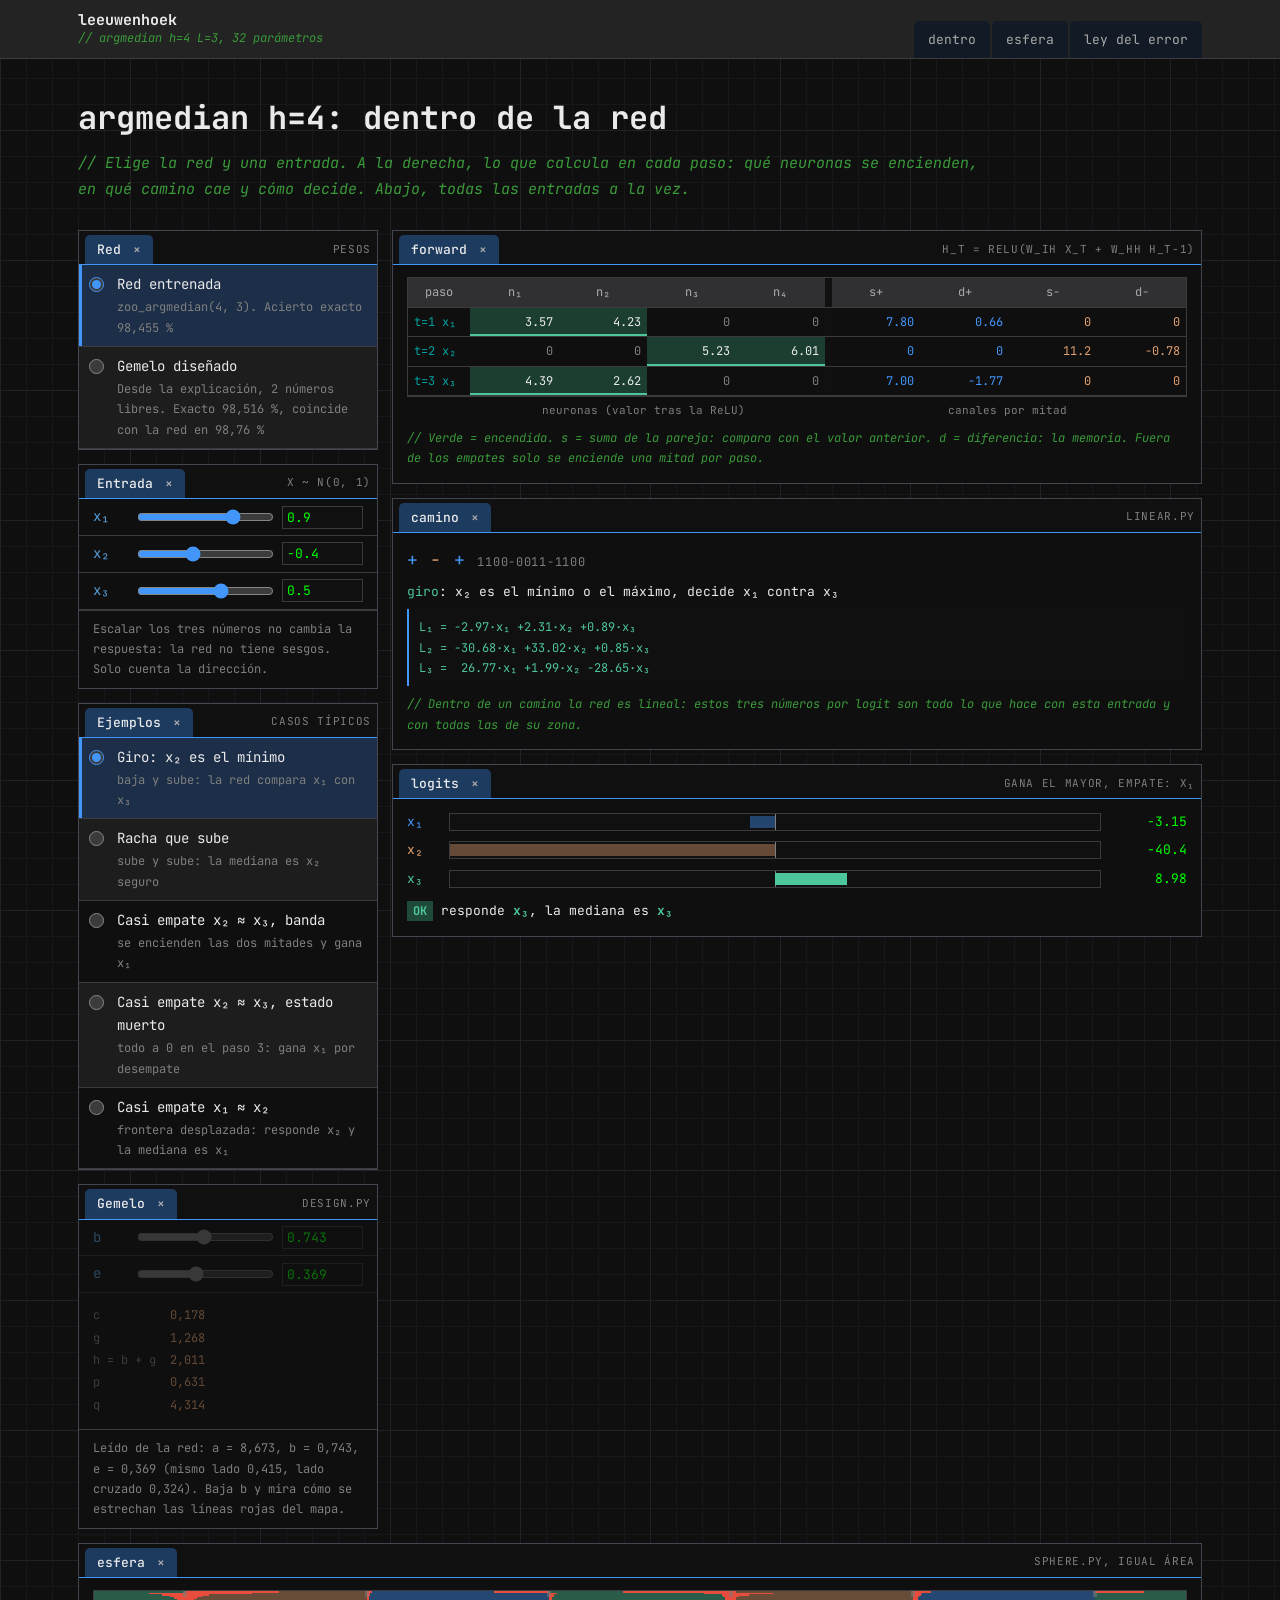
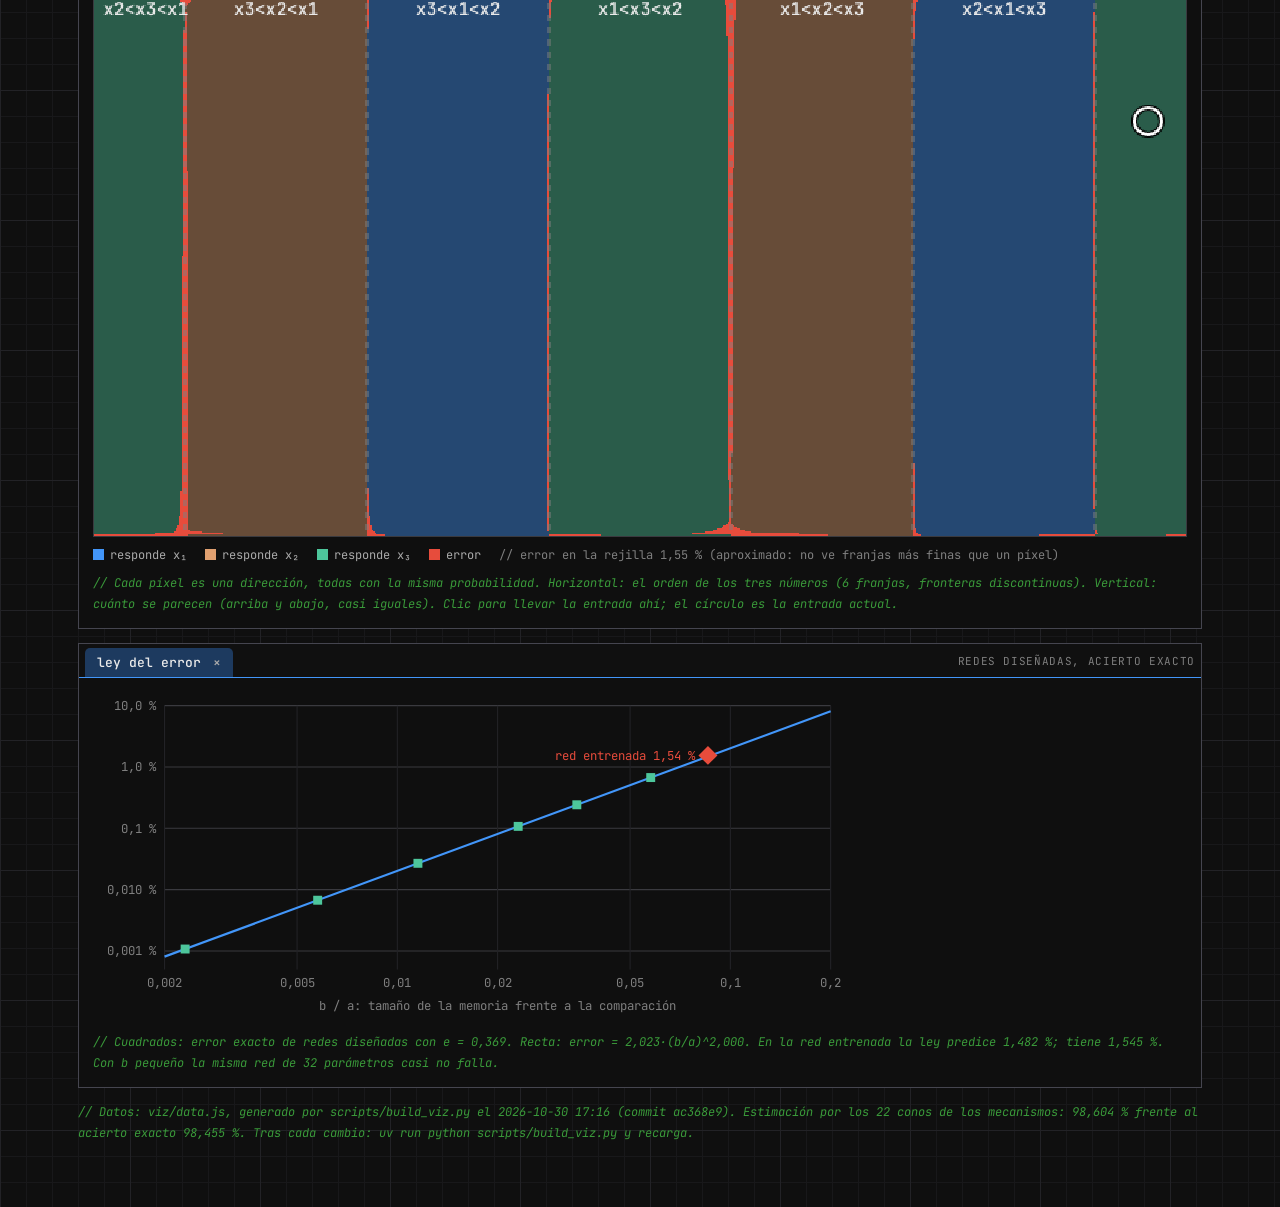
==== viz/index.html @ a4c2c6c4 "feat: local ImHex-style page to look inside argmedian h=4 Replaces the hosted page with a local one " ====
<!doctype html>
<html lang="es">
<head>
  <meta charset="utf-8">
  <meta name="viewport" content="width=device-width, initial-scale=1">
  <title>Leeuwenhoek: argmedian h=4</title>
  <link rel="preconnect" href="https://fonts.googleapis.com">
  <link rel="preconnect" href="https://fonts.gstatic.com" crossorigin>
  <link rel="stylesheet" href="https://fonts.googleapis.com/css2?family=JetBrains+Mono:ital,wght@0,400..800;1,400..800&display=swap">
  <link rel="stylesheet" href="style.css">
</head>
<body>
  <header class="site-header">
    <div class="wrap">
      <span class="site-title"><span class="site-name">leeuwenhoek</span><span class="site-subject">// argmedian h=4 L=3, 32 parámetros</span></span>
      <nav class="site-nav" aria-label="Secciones">
        <a href="#dentro">dentro</a><a href="#esfera">esfera</a><a href="#ley">ley del error</a>
      </nav>
    </div>
  </header>

  <main class="page-content">
    <div class="wrap">
      <h1 class="page-title">argmedian h=4: dentro de la red</h1>
      <p class="code-comment">// Elige la red y una entrada. A la derecha, lo que calcula en cada paso: qué neuronas se encienden, en qué camino cae y cómo decide. Abajo, todas las entradas a la vez.</p>

      <div class="grid" id="dentro">
        <div class="col">
          <section class="panel">
            <p class="tabbar"><span class="tab">Red</span><span class="tabbar-note">pesos</span></p>
            <fieldset id="nets"><legend class="sr">Red</legend></fieldset>
          </section>
          <section class="panel">
            <p class="tabbar"><span class="tab">Entrada</span><span class="tabbar-note">x ~ N(0, 1)</span></p>
            <div class="slider"><label for="x1">x₁</label><input id="x1" type="range" min="-2" max="2" step="0.001"><input id="x1n" type="number" step="0.001" aria-label="x1"></div>
            <div class="slider"><label for="x2">x₂</label><input id="x2" type="range" min="-2" max="2" step="0.001"><input id="x2n" type="number" step="0.001" aria-label="x2"></div>
            <div class="slider"><label for="x3">x₃</label><input id="x3" type="range" min="-2" max="2" step="0.001"><input id="x3n" type="number" step="0.001" aria-label="x3"></div>
            <p class="hint">Escalar los tres números no cambia la respuesta: la red no tiene sesgos. Solo cuenta la dirección.</p>
          </section>
          <section class="panel">
            <p class="tabbar"><span class="tab">Ejemplos</span><span class="tabbar-note">casos típicos</span></p>
            <fieldset id="examples"><legend class="sr">Ejemplos</legend></fieldset>
          </section>
          <section class="panel" id="designPanel" aria-disabled="true">
            <p class="tabbar"><span class="tab">Gemelo</span><span class="tabbar-note">design.py</span></p>
            <div class="slider"><label for="b">b</label><input id="b" type="range" min="0.02" max="1.5" step="0.001"><input id="bn" type="number" step="0.001" aria-label="b"></div>
            <div class="slider"><label for="e">e</label><input id="e" type="range" min="0.2" max="0.6" step="0.001"><input id="en" type="number" step="0.001" aria-label="e"></div>
            <div class="body"><dl class="kv" id="derived"></dl></div>
            <p class="hint" id="readoff"></p>
          </section>
        </div>

        <div class="col">
          <section class="panel">
            <p class="tabbar"><span class="tab">forward</span><span class="tabbar-note">h_t = relu(w_ih x_t + W_hh h_t-1)</span></p>
            <div class="body">
              <div class="hx" id="hx"></div>
              <div class="hx-sub"><span></span><span>neuronas (valor tras la ReLU)</span><span>canales por mitad</span></div>
              <p class="note" style="margin-top:8px">// Verde = encendida. s = suma de la pareja: compara con el valor anterior. d = diferencia: la memoria. Fuera de los empates solo se enciende una mitad por paso.</p>
            </div>
          </section>
          <section class="panel">
            <p class="tabbar"><span class="tab">camino</span><span class="tabbar-note">linear.py</span></p>
            <div class="body" id="path"></div>
          </section>
          <section class="panel">
            <p class="tabbar"><span class="tab">logits</span><span class="tabbar-note">gana el mayor, empate: x₁</span></p>
            <div class="body" id="logits"></div>
          </section>
        </div>
      </div>

      <div class="wide">
        <section class="panel" id="esfera">
          <p class="tabbar"><span class="tab">esfera</span><span class="tabbar-note">sphere.py, igual área</span></p>
          <div class="body">
            <canvas id="map" width="720" height="360" aria-label="Respuesta de la red para cada dirección de entrada"></canvas>
            <div class="legend">
              <span><i class="sw x1"></i>responde x₁</span><span><i class="sw x2"></i>responde x₂</span><span><i class="sw x3"></i>responde x₃</span><span><i class="sw bad"></i>error</span>
              <span id="mapErr" class="dim"></span>
            </div>
            <p class="note" style="margin-top:8px">// Cada píxel es una dirección, todas con la misma probabilidad. Horizontal: el orden de los tres números (6 franjas, fronteras discontinuas). Vertical: cuánto se parecen (arriba y abajo, casi iguales). Clic para llevar la entrada ahí; el círculo es la entrada actual.</p>
          </div>
        </section>
        <section class="panel" id="ley">
          <p class="tabbar"><span class="tab">ley del error</span><span class="tabbar-note">redes diseñadas, acierto exacto</span></p>
          <div class="body">
            <svg id="law" viewBox="0 0 680 300" width="100%" style="max-width:760px" role="img" aria-label="Error frente a b/a en escala logarítmica"></svg>
            <p class="note" id="lawNote"></p>
          </div>
        </section>
      </div>

      <p class="demo-foot" id="foot"></p>
    </div>
  </main>

  <script src="data.js"></script>
  <script src="model.js"></script>
  <script src="app.js"></script>
</body>
</html>
---- viz/style.css ----
/* ImHex theme, copied from xabier.me (~/IdeaProjects/xabier-blog/public/styles.css,
   2026-10-27) so these pages look like the blog's interactive demos.
   Only the pieces the local pages use; page-specific rules at the end. */

:root {
  --bg: #0f0f0f; --bar: #232323; --panel: #101010; --popup: #141414;
  --text: #eaeaea; --text-2: #aaaaaa; --text-3: #7f7f7f;
  --border: #3a3a3f; --border-strong: #4f4f59; --window-border: #45454f;
  --table-head: #303033; --row-alt: #ffffff0f;
  --accent: #4296f9; --tab: #1d3a5f; --tab-idle: #111a25; --button: #234570; --button-active: #0f87f9;
  --frame: #1c2e48; --header-hover: #1d3d63; --selection: #2060a080;
  --comment: #3a9a3a; --keyword: #569cd6; --number: #00ff00; --string: #e07070; --char: #e0a070;
  --preproc: #808060; --known: #4dc69b; --line-no: #00a0a0; --error: #e74c3c;
  --grid: #18181a; --grid-major: #222226;
  --font: "JetBrains Mono", ui-monospace, Menlo, monospace;
  --wrap: 1180px; --gutter: 28px;
  /* the three answers, one colour each everywhere on the page */
  --x1: #4296f9; --x2: #e0a070; --x3: #4dc69b;
}

* { margin: 0; padding: 0; box-sizing: border-box; }
html { color-scheme: dark; -webkit-text-size-adjust: 100%; scrollbar-color: #4f4f4f #050505; }
body {
  font-family: var(--font); font-size: 15px; line-height: 1.7; color: var(--text); background-color: var(--bg);
  background-image:
    linear-gradient(var(--grid-major) 1px, transparent 1px), linear-gradient(90deg, var(--grid-major) 1px, transparent 1px),
    linear-gradient(var(--grid) 1px, transparent 1px), linear-gradient(90deg, var(--grid) 1px, transparent 1px);
  background-size: 130px 130px, 130px 130px, 26px 26px, 26px 26px;
  -webkit-font-smoothing: antialiased; font-variant-ligatures: none;
}
::selection { background: var(--selection); color: var(--text); }
a { color: var(--accent); text-decoration: none; }
a:hover { text-decoration: underline; text-underline-offset: 3px; }
:focus-visible { outline: 1px solid var(--accent); outline-offset: 2px; }
.wrap { max-width: var(--wrap); padding: 0 var(--gutter); margin: 0 auto; }

/* menu bar, nav as dock tabs */
.site-header { background: var(--bar); border-bottom: 1px solid var(--border); }
.site-header .wrap { display: flex; align-items: flex-end; justify-content: space-between; gap: 24px; min-height: 58px; }
.site-title { display: flex; flex-direction: column; line-height: 1.3; padding: 10px 0; color: var(--text); align-self: center; }
.site-name { font-weight: 700; font-size: 15px; }
.site-subject { font-size: 12px; color: var(--comment); font-style: italic; }
.site-nav { display: flex; flex-wrap: wrap; gap: 2px; }
.site-nav a { color: var(--text-2); font-size: 13px; padding: 7px 14px; min-height: 34px; border-radius: 5px 5px 0 0; background: var(--tab-idle); border-top: 1px solid transparent; }
.site-nav a:hover { background: var(--header-hover); color: var(--text); text-decoration: none; }

.page-content { padding: 40px 0 64px; }
.page-title { font-size: 32px; line-height: 1.2; margin: 0 0 14px; }
.code-comment { color: var(--comment); font-style: italic; font-size: 15px; margin: 0 0 28px; max-width: 900px; }

/* docked ImHex windows with a tab bar */
.panel { border: 1px solid var(--window-border); background: var(--bg); min-width: 0; }
.tabbar { display: flex; align-items: flex-end; justify-content: space-between; gap: 12px; padding: 4px 6px 0; background: var(--panel); border-bottom: 1px solid var(--accent); min-height: 34px; }
.tab { display: inline-flex; align-items: center; gap: 8px; padding: 4px 12px 3px; background: var(--tab); border-radius: 5px 5px 0 0; font-size: 13px; font-weight: 500; color: var(--text); }
.tab::after { content: "×"; color: var(--text-2); margin-left: 4px; }
.tabbar-note { font-size: 11px; letter-spacing: 0.06em; text-transform: uppercase; color: var(--text-3); padding-bottom: 6px; overflow-wrap: anywhere; text-align: right; }

/* radio rows, as in the LinceReservations demo */
fieldset { border: 0; }
.sr { position: absolute; width: 1px; height: 1px; overflow: hidden; clip: rect(0 0 0 0); }
.opt { display: grid; grid-template-columns: 18px 1fr; gap: 10px; align-items: start; min-height: 44px; padding: 8px 10px; border-bottom: 1px solid var(--border); cursor: pointer; }
.opt:nth-child(odd) { background: var(--row-alt); }
.opt:hover { background: var(--header-hover); }
.opt input { accent-color: var(--accent); margin-top: 4px; width: 15px; height: 15px; }
.opt:has(input:checked) { background: var(--frame); box-shadow: inset 3px 0 0 var(--accent); }
.opt-t { display: block; font-size: 14px; }
.opt-d { display: block; font-size: 12px; color: var(--text-3); overflow-wrap: anywhere; }
.hint { font-size: 12px; color: var(--text-3); padding: 8px 14px; border-top: 1px solid var(--border); }
.note { font-size: 12px; color: var(--comment); font-style: italic; }
.demo-foot { margin-top: 14px; font-size: 12px; color: var(--comment); font-style: italic; }
.tag { display: inline-block; padding: 0 6px; margin-right: 8px; font-weight: 700; font-size: 12px; }
.tag.ok { background: #1f4a3a; color: var(--known); } .tag.err { background: #4a1f1f; color: var(--error); }
.ok { color: var(--known); } .err { color: var(--error); } .dim { color: var(--text-3); }
.kw { color: var(--keyword); } .num { color: var(--number); } .chr { color: var(--char); } .lno { color: var(--line-no); }

/* ---------- this page ---------- */
.grid { display: grid; gap: 14px; grid-template-columns: minmax(0, 300px) minmax(0, 1fr); }
.col { display: grid; gap: 14px; align-content: start; min-width: 0; }
.wide { display: grid; gap: 14px; margin-top: 14px; }
.body { padding: 12px 14px 14px; font-size: 13px; }

.slider { display: grid; grid-template-columns: 2.4em minmax(0, 1fr) 5.4em; gap: 8px; align-items: center; padding: 6px 14px; border-bottom: 1px solid var(--border); }
.slider label { color: var(--keyword); font-size: 14px; }
input[type=range] { width: 100%; accent-color: var(--accent); }
input[type=number] { width: 100%; font: 13px var(--font); color: var(--number); background: var(--panel); border: 1px solid var(--border); padding: 2px 4px; }
.panel[aria-disabled="true"] .body, .panel[aria-disabled="true"] .slider { opacity: 0.4; }

.kv { display: grid; grid-template-columns: max-content minmax(0, 1fr); gap: 2px 14px; font-size: 12px; font-variant-numeric: tabular-nums; }
.kv dt { color: var(--text-3); }
.kv dd { color: var(--char); overflow-wrap: anywhere; }

/* hex-editor table: one row per step, one cell per neuron */
.hx { display: grid; grid-template-columns: 5.2em repeat(4, minmax(0, 1fr)) 0.6em repeat(4, minmax(0, 1fr)); font-size: 12px; font-variant-numeric: tabular-nums; border: 1px solid var(--border); }
.hx > span { padding: 4px 6px; border-bottom: 1px solid var(--border); text-align: right; overflow: hidden; white-space: nowrap; }
.hx .h { background: var(--table-head); color: var(--text-2); text-align: center; }
.hx .off { color: var(--line-no); text-align: left; }
.hx .gap { padding: 0; background: var(--panel); }
.hx .on { color: var(--text); background: #1f4a3acc; box-shadow: inset 0 -2px 0 var(--known); }
.hx .offc { color: var(--text-3); }
.hx .pos { color: var(--x1); } .hx .neg { color: var(--x2); }
.hx-sub { display: grid; grid-template-columns: 5.2em repeat(4, minmax(0, 1fr)) 0.6em repeat(4, minmax(0, 1fr)); font-size: 11px; color: var(--text-3); margin-top: 4px; }
.hx-sub span:nth-child(2) { grid-column: 2 / span 4; text-align: center; }
.hx-sub span:nth-child(3) { grid-column: 7 / span 4; text-align: center; }

.pathline { font-size: 18px; letter-spacing: 0.04em; margin-bottom: 6px; }
.pathline .p { color: var(--x1); } .pathline .n { color: var(--x2); } .pathline .m { color: var(--error); } .pathline .z { color: var(--text-3); }
.mat { font-size: 12px; white-space: pre; overflow-x: auto; background: var(--panel); padding: 8px 10px; border-left: 2px solid var(--accent); margin: 6px 0 8px; color: var(--known); }

.lrow { display: grid; grid-template-columns: 2.6em minmax(0, 1fr) 6em; gap: 8px; align-items: center; font-size: 13px; font-variant-numeric: tabular-nums; margin-bottom: 6px; }
.track { position: relative; height: 18px; background: var(--panel); border: 1px solid var(--border); }
.track .zero { position: absolute; left: 50%; top: 0; bottom: 0; width: 1px; background: var(--text-3); }
.track .bar { position: absolute; top: 2px; bottom: 2px; }
.lrow .v { text-align: right; color: var(--number); }
.verdict { margin-top: 10px; font-size: 13px; }

canvas#map { width: 100%; height: auto; aspect-ratio: 2 / 1; display: block; cursor: crosshair; image-rendering: pixelated; border: 1px solid var(--border); }
.legend { display: flex; gap: 6px 18px; flex-wrap: wrap; font-size: 12px; color: var(--text-2); margin-top: 8px; }
.sw { display: inline-block; width: 11px; height: 11px; vertical-align: -1px; margin-right: 6px; }
svg text { fill: var(--text-3); font: 11px var(--font); }
.legend .x1 { background: var(--x1); } .legend .x2 { background: var(--x2); } .legend .x3 { background: var(--x3); } .legend .bad { background: var(--error); }

@media (max-width: 860px) { .grid { grid-template-columns: minmax(0, 1fr); } .tabbar-note { display: none; } }
@media (max-width: 640px) { :root { --gutter: 16px; } .page-title { font-size: 24px; } .site-header .wrap { flex-direction: column; align-items: flex-start; gap: 4px; } }
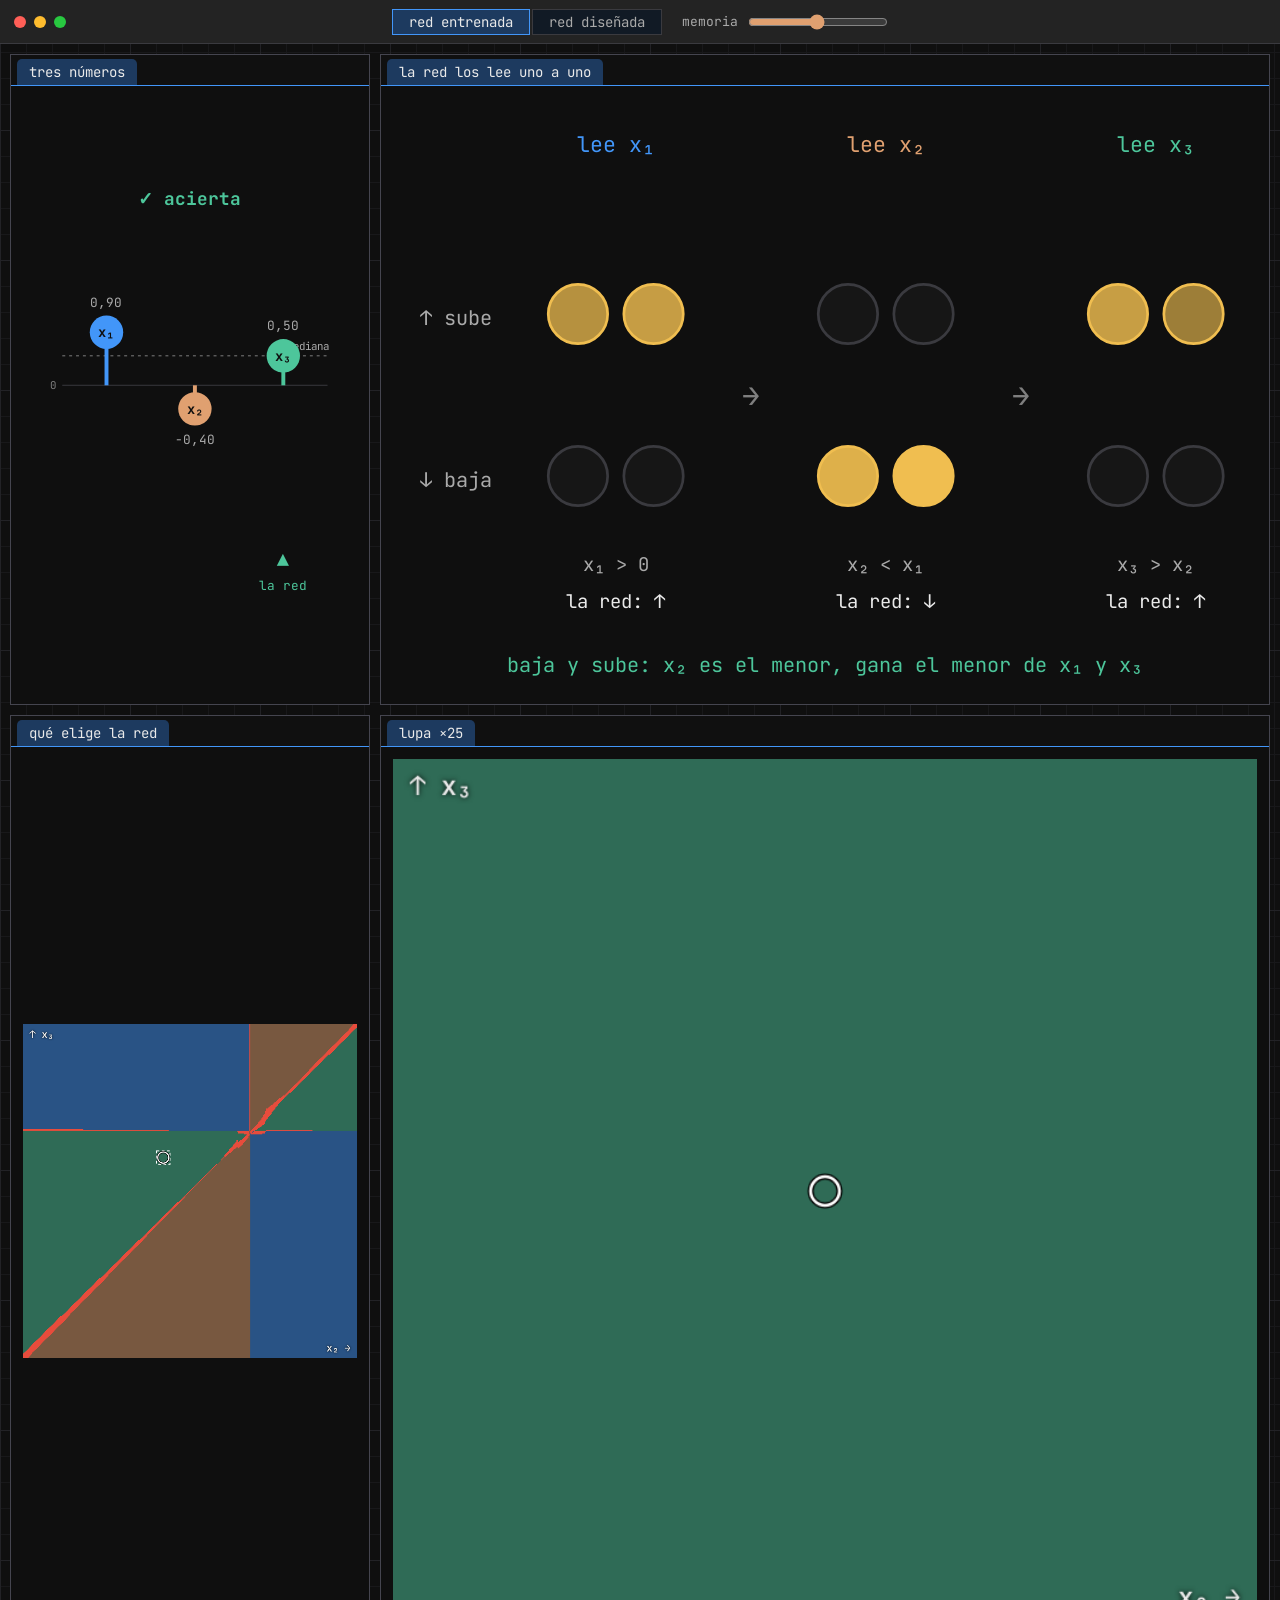
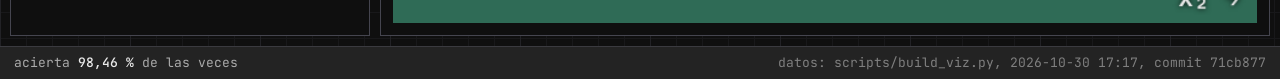
==== commit ba729dfc: "feat: rebuild the local page around what can be seen at a glance The first version copied the Lince " ====
--- a/viz/index.html
+++ b/viz/index.html
@@ -4,96 +4,42 @@
   <meta charset="utf-8">
   <meta name="viewport" content="width=device-width, initial-scale=1">
   <title>Leeuwenhoek: argmedian h=4</title>
-  <link rel="preconnect" href="https://fonts.googleapis.com">
-  <link rel="preconnect" href="https://fonts.gstatic.com" crossorigin>
-  <link rel="stylesheet" href="https://fonts.googleapis.com/css2?family=JetBrains+Mono:ital,wght@0,400..800;1,400..800&display=swap">
+  <link rel="stylesheet" href="https://fonts.googleapis.com/css2?family=JetBrains+Mono:wght@400;500;700&display=swap">
   <link rel="stylesheet" href="style.css">
 </head>
 <body>
-  <header class="site-header">
-    <div class="wrap">
-      <span class="site-title"><span class="site-name">leeuwenhoek</span><span class="site-subject">// argmedian h=4 L=3, 32 parámetros</span></span>
-      <nav class="site-nav" aria-label="Secciones">
-        <a href="#dentro">dentro</a><a href="#esfera">esfera</a><a href="#ley">ley del error</a>
-      </nav>
+  <div class="titlebar">
+    <div class="dots"><i style="background:#ff5f57"></i><i style="background:#febc2e"></i><i style="background:#28c840"></i></div>
+    <div class="modes" role="group" aria-label="Red">
+      <button id="m-trained" aria-pressed="true">red entrenada</button>
+      <button id="m-design" aria-pressed="false">red diseñada</button>
     </div>
-  </header>
+    <label class="memory" id="memory" hidden>memoria <input id="b" type="range" min="0.02" max="1.5" step="0.005"></label>
+  </div>
 
-  <main class="page-content">
-    <div class="wrap">
-      <h1 class="page-title">argmedian h=4: dentro de la red</h1>
-      <p class="code-comment">// Elige la red y una entrada. A la derecha, lo que calcula en cada paso: qué neuronas se encienden, en qué camino cae y cómo decide. Abajo, todas las entradas a la vez.</p>
+  <main>
+    <section class="panel">
+      <div class="tabbar"><span class="tab">tres números</span></div>
+      <div class="body"><svg id="line" viewBox="0 0 340 440" aria-label="Los tres números, arrastrables"></svg></div>
+    </section>
 
-      <div class="grid" id="dentro">
-        <div class="col">
-          <section class="panel">
-            <p class="tabbar"><span class="tab">Red</span><span class="tabbar-note">pesos</span></p>
-            <fieldset id="nets"><legend class="sr">Red</legend></fieldset>
-          </section>
-          <section class="panel">
-            <p class="tabbar"><span class="tab">Entrada</span><span class="tabbar-note">x ~ N(0, 1)</span></p>
-            <div class="slider"><label for="x1">x₁</label><input id="x1" type="range" min="-2" max="2" step="0.001"><input id="x1n" type="number" step="0.001" aria-label="x1"></div>
-            <div class="slider"><label for="x2">x₂</label><input id="x2" type="range" min="-2" max="2" step="0.001"><input id="x2n" type="number" step="0.001" aria-label="x2"></div>
-            <div class="slider"><label for="x3">x₃</label><input id="x3" type="range" min="-2" max="2" step="0.001"><input id="x3n" type="number" step="0.001" aria-label="x3"></div>
-            <p class="hint">Escalar los tres números no cambia la respuesta: la red no tiene sesgos. Solo cuenta la dirección.</p>
-          </section>
-          <section class="panel">
-            <p class="tabbar"><span class="tab">Ejemplos</span><span class="tabbar-note">casos típicos</span></p>
-            <fieldset id="examples"><legend class="sr">Ejemplos</legend></fieldset>
-          </section>
-          <section class="panel" id="designPanel" aria-disabled="true">
-            <p class="tabbar"><span class="tab">Gemelo</span><span class="tabbar-note">design.py</span></p>
-            <div class="slider"><label for="b">b</label><input id="b" type="range" min="0.02" max="1.5" step="0.001"><input id="bn" type="number" step="0.001" aria-label="b"></div>
-            <div class="slider"><label for="e">e</label><input id="e" type="range" min="0.2" max="0.6" step="0.001"><input id="en" type="number" step="0.001" aria-label="e"></div>
-            <div class="body"><dl class="kv" id="derived"></dl></div>
-            <p class="hint" id="readoff"></p>
-          </section>
-        </div>
+    <section class="panel">
+      <div class="tabbar"><span class="tab">la red los lee uno a uno</span></div>
+      <div class="body"><svg id="steps" viewBox="0 0 640 440" aria-label="Neuronas encendidas en cada paso"></svg></div>
+    </section>
 
-        <div class="col">
-          <section class="panel">
-            <p class="tabbar"><span class="tab">forward</span><span class="tabbar-note">h_t = relu(w_ih x_t + W_hh h_t-1)</span></p>
-            <div class="body">
-              <div class="hx" id="hx"></div>
-              <div class="hx-sub"><span></span><span>neuronas (valor tras la ReLU)</span><span>canales por mitad</span></div>
-              <p class="note" style="margin-top:8px">// Verde = encendida. s = suma de la pareja: compara con el valor anterior. d = diferencia: la memoria. Fuera de los empates solo se enciende una mitad por paso.</p>
-            </div>
-          </section>
-          <section class="panel">
-            <p class="tabbar"><span class="tab">camino</span><span class="tabbar-note">linear.py</span></p>
-            <div class="body" id="path"></div>
-          </section>
-          <section class="panel">
-            <p class="tabbar"><span class="tab">logits</span><span class="tabbar-note">gana el mayor, empate: x₁</span></p>
-            <div class="body" id="logits"></div>
-          </section>
-        </div>
-      </div>
+    <section class="panel">
+      <div class="tabbar"><span class="tab">qué elige la red</span></div>
+      <div class="body" style="gap:8px"><canvas id="plane" width="720" height="720" aria-label="Respuesta de la red para cada x2 y x3"></canvas></div>
+    </section>
 
-      <div class="wide">
-        <section class="panel" id="esfera">
-          <p class="tabbar"><span class="tab">esfera</span><span class="tabbar-note">sphere.py, igual área</span></p>
-          <div class="body">
-            <canvas id="map" width="720" height="360" aria-label="Respuesta de la red para cada dirección de entrada"></canvas>
-            <div class="legend">
-              <span><i class="sw x1"></i>responde x₁</span><span><i class="sw x2"></i>responde x₂</span><span><i class="sw x3"></i>responde x₃</span><span><i class="sw bad"></i>error</span>
-              <span id="mapErr" class="dim"></span>
-            </div>
-            <p class="note" style="margin-top:8px">// Cada píxel es una dirección, todas con la misma probabilidad. Horizontal: el orden de los tres números (6 franjas, fronteras discontinuas). Vertical: cuánto se parecen (arriba y abajo, casi iguales). Clic para llevar la entrada ahí; el círculo es la entrada actual.</p>
-          </div>
-        </section>
-        <section class="panel" id="ley">
-          <p class="tabbar"><span class="tab">ley del error</span><span class="tabbar-note">redes diseñadas, acierto exacto</span></p>
-          <div class="body">
-            <svg id="law" viewBox="0 0 680 300" width="100%" style="max-width:760px" role="img" aria-label="Error frente a b/a en escala logarítmica"></svg>
-            <p class="note" id="lawNote"></p>
-          </div>
-        </section>
-      </div>
+    <section class="panel">
+      <div class="tabbar"><span class="tab">lupa ×25</span></div>
+      <div class="body"><canvas id="loupe" width="720" height="720" aria-label="Ampliación alrededor de la entrada"></canvas></div>
+    </section>
+  </main>
 
-      <p class="demo-foot" id="foot"></p>
-    </div>
-  </main>
+  <div class="status" id="status"></div>
 
   <script src="data.js"></script>
   <script src="model.js"></script>
--- a/viz/style.css
+++ b/viz/style.css
@@ -1,123 +1,52 @@
-/* ImHex theme, copied from xabier.me (~/IdeaProjects/xabier-blog/public/styles.css,
-   2026-10-27) so these pages look like the blog's interactive demos.
-   Only the pieces the local pages use; page-specific rules at the end. */
-
+/* ImHex dark theme, as on xabier.me; window chrome as in the blog's SAM replay
+   (x-brain Projects/Videos/fuentes/sam-replay): title bar, docked panels, status bar. */
 :root {
   --bg: #0f0f0f; --bar: #232323; --panel: #101010; --popup: #141414;
   --text: #eaeaea; --text-2: #aaaaaa; --text-3: #7f7f7f;
-  --border: #3a3a3f; --border-strong: #4f4f59; --window-border: #45454f;
-  --table-head: #303033; --row-alt: #ffffff0f;
-  --accent: #4296f9; --tab: #1d3a5f; --tab-idle: #111a25; --button: #234570; --button-active: #0f87f9;
-  --frame: #1c2e48; --header-hover: #1d3d63; --selection: #2060a080;
-  --comment: #3a9a3a; --keyword: #569cd6; --number: #00ff00; --string: #e07070; --char: #e0a070;
-  --preproc: #808060; --known: #4dc69b; --line-no: #00a0a0; --error: #e74c3c;
-  --grid: #18181a; --grid-major: #222226;
+  --border: #3a3a3f; --window-border: #45454f; --row-alt: #ffffff0f;
+  --accent: #4296f9; --tab: #1d3a5f; --tab-idle: #111a25; --header-hover: #1d3d63;
+  --comment: #3a9a3a; --char: #e0a070; --known: #4dc69b; --line-no: #00a0a0; --error: #e74c3c;
+  /* one colour per number, everywhere */
+  --x1: #4296f9; --x2: #e0a070; --x3: #4dc69b;
   --font: "JetBrains Mono", ui-monospace, Menlo, monospace;
-  --wrap: 1180px; --gutter: 28px;
-  /* the three answers, one colour each everywhere on the page */
-  --x1: #4296f9; --x2: #e0a070; --x3: #4dc69b;
+}
+* { margin: 0; padding: 0; box-sizing: border-box; }
+html { color-scheme: dark; }
+body {
+  font: 15px/1.5 var(--font); font-variant-ligatures: none; color: var(--text); background: var(--bg);
+  background-image:
+    linear-gradient(#222226 1px, transparent 1px), linear-gradient(90deg, #222226 1px, transparent 1px),
+    linear-gradient(#18181a 1px, transparent 1px), linear-gradient(90deg, #18181a 1px, transparent 1px);
+  background-size: 130px 130px, 130px 130px, 26px 26px, 26px 26px;
+  min-height: 100vh; display: grid; grid-template-rows: auto 1fr auto;
 }
 
-* { margin: 0; padding: 0; box-sizing: border-box; }
-html { color-scheme: dark; -webkit-text-size-adjust: 100%; scrollbar-color: #4f4f4f #050505; }
-body {
-  font-family: var(--font); font-size: 15px; line-height: 1.7; color: var(--text); background-color: var(--bg);
-  background-image:
-    linear-gradient(var(--grid-major) 1px, transparent 1px), linear-gradient(90deg, var(--grid-major) 1px, transparent 1px),
-    linear-gradient(var(--grid) 1px, transparent 1px), linear-gradient(90deg, var(--grid) 1px, transparent 1px);
-  background-size: 130px 130px, 130px 130px, 26px 26px, 26px 26px;
-  -webkit-font-smoothing: antialiased; font-variant-ligatures: none;
+.titlebar { background: var(--bar); border-bottom: 1px solid var(--border); display: flex; align-items: center; justify-content: center; position: relative; min-height: 44px; padding: 6px 14px; gap: 6px; }
+.dots { position: absolute; left: 14px; display: flex; gap: 8px; }
+.dots i { width: 12px; height: 12px; border-radius: 50%; display: block; }
+.modes { display: flex; gap: 2px; }
+.modes button { font: 14px var(--font); color: var(--text-2); background: var(--tab-idle); border: 1px solid var(--border); padding: 3px 16px; cursor: pointer; }
+.modes button[aria-pressed="true"] { color: var(--text); background: var(--tab); border-color: var(--accent); }
+.modes button:focus-visible { outline: 1px solid var(--accent); outline-offset: 2px; }
+
+main { padding: 10px; display: grid; gap: 10px; grid-template-columns: minmax(0, 360px) minmax(0, 1fr); align-content: start; }
+.panel { border: 1px solid var(--window-border); background: var(--bg); display: flex; flex-direction: column; min-width: 0; }
+.tabbar { display: flex; align-items: flex-end; padding: 4px 6px 0; background: var(--panel); border-bottom: 1px solid var(--accent); min-height: 30px; }
+.tab { padding: 3px 12px 2px; background: var(--tab); border-radius: 5px 5px 0 0; font-size: 14px; }
+.body { padding: 12px; flex: 1; display: grid; place-items: center; }
+svg { width: 100%; height: auto; display: block; overflow: visible; }
+svg text { font-family: var(--font); }
+canvas { width: 100%; height: auto; aspect-ratio: 1; display: block; touch-action: none; cursor: crosshair; }
+
+.memory { display: flex; align-items: center; gap: 10px; font-size: 13px; color: var(--text-2); margin-left: 14px; }
+.memory input { width: 140px; accent-color: var(--char); }
+
+.status { background: var(--bar); border-top: 1px solid var(--border); display: flex; flex-wrap: wrap; align-items: center; gap: 4px 22px; padding: 6px 14px; font-size: 13px; color: var(--text-2); }
+.status b { color: var(--text); font-weight: 500; }
+.status .src { margin-left: auto; color: var(--text-3); }
+
+@media (max-width: 820px) {
+  main { grid-template-columns: minmax(0, 1fr); }
+  .dots { display: none; }
+  .titlebar { flex-wrap: wrap; }
 }
-::selection { background: var(--selection); color: var(--text); }
-a { color: var(--accent); text-decoration: none; }
-a:hover { text-decoration: underline; text-underline-offset: 3px; }
-:focus-visible { outline: 1px solid var(--accent); outline-offset: 2px; }
-.wrap { max-width: var(--wrap); padding: 0 var(--gutter); margin: 0 auto; }
-
-/* menu bar, nav as dock tabs */
-.site-header { background: var(--bar); border-bottom: 1px solid var(--border); }
-.site-header .wrap { display: flex; align-items: flex-end; justify-content: space-between; gap: 24px; min-height: 58px; }
-.site-title { display: flex; flex-direction: column; line-height: 1.3; padding: 10px 0; color: var(--text); align-self: center; }
-.site-name { font-weight: 700; font-size: 15px; }
-.site-subject { font-size: 12px; color: var(--comment); font-style: italic; }
-.site-nav { display: flex; flex-wrap: wrap; gap: 2px; }
-.site-nav a { color: var(--text-2); font-size: 13px; padding: 7px 14px; min-height: 34px; border-radius: 5px 5px 0 0; background: var(--tab-idle); border-top: 1px solid transparent; }
-.site-nav a:hover { background: var(--header-hover); color: var(--text); text-decoration: none; }
-
-.page-content { padding: 40px 0 64px; }
-.page-title { font-size: 32px; line-height: 1.2; margin: 0 0 14px; }
-.code-comment { color: var(--comment); font-style: italic; font-size: 15px; margin: 0 0 28px; max-width: 900px; }
-
-/* docked ImHex windows with a tab bar */
-.panel { border: 1px solid var(--window-border); background: var(--bg); min-width: 0; }
-.tabbar { display: flex; align-items: flex-end; justify-content: space-between; gap: 12px; padding: 4px 6px 0; background: var(--panel); border-bottom: 1px solid var(--accent); min-height: 34px; }
-.tab { display: inline-flex; align-items: center; gap: 8px; padding: 4px 12px 3px; background: var(--tab); border-radius: 5px 5px 0 0; font-size: 13px; font-weight: 500; color: var(--text); }
-.tab::after { content: "×"; color: var(--text-2); margin-left: 4px; }
-.tabbar-note { font-size: 11px; letter-spacing: 0.06em; text-transform: uppercase; color: var(--text-3); padding-bottom: 6px; overflow-wrap: anywhere; text-align: right; }
-
-/* radio rows, as in the LinceReservations demo */
-fieldset { border: 0; }
-.sr { position: absolute; width: 1px; height: 1px; overflow: hidden; clip: rect(0 0 0 0); }
-.opt { display: grid; grid-template-columns: 18px 1fr; gap: 10px; align-items: start; min-height: 44px; padding: 8px 10px; border-bottom: 1px solid var(--border); cursor: pointer; }
-.opt:nth-child(odd) { background: var(--row-alt); }
-.opt:hover { background: var(--header-hover); }
-.opt input { accent-color: var(--accent); margin-top: 4px; width: 15px; height: 15px; }
-.opt:has(input:checked) { background: var(--frame); box-shadow: inset 3px 0 0 var(--accent); }
-.opt-t { display: block; font-size: 14px; }
-.opt-d { display: block; font-size: 12px; color: var(--text-3); overflow-wrap: anywhere; }
-.hint { font-size: 12px; color: var(--text-3); padding: 8px 14px; border-top: 1px solid var(--border); }
-.note { font-size: 12px; color: var(--comment); font-style: italic; }
-.demo-foot { margin-top: 14px; font-size: 12px; color: var(--comment); font-style: italic; }
-.tag { display: inline-block; padding: 0 6px; margin-right: 8px; font-weight: 700; font-size: 12px; }
-.tag.ok { background: #1f4a3a; color: var(--known); } .tag.err { background: #4a1f1f; color: var(--error); }
-.ok { color: var(--known); } .err { color: var(--error); } .dim { color: var(--text-3); }
-.kw { color: var(--keyword); } .num { color: var(--number); } .chr { color: var(--char); } .lno { color: var(--line-no); }
-
-/* ---------- this page ---------- */
-.grid { display: grid; gap: 14px; grid-template-columns: minmax(0, 300px) minmax(0, 1fr); }
-.col { display: grid; gap: 14px; align-content: start; min-width: 0; }
-.wide { display: grid; gap: 14px; margin-top: 14px; }
-.body { padding: 12px 14px 14px; font-size: 13px; }
-
-.slider { display: grid; grid-template-columns: 2.4em minmax(0, 1fr) 5.4em; gap: 8px; align-items: center; padding: 6px 14px; border-bottom: 1px solid var(--border); }
-.slider label { color: var(--keyword); font-size: 14px; }
-input[type=range] { width: 100%; accent-color: var(--accent); }
-input[type=number] { width: 100%; font: 13px var(--font); color: var(--number); background: var(--panel); border: 1px solid var(--border); padding: 2px 4px; }
-.panel[aria-disabled="true"] .body, .panel[aria-disabled="true"] .slider { opacity: 0.4; }
-
-.kv { display: grid; grid-template-columns: max-content minmax(0, 1fr); gap: 2px 14px; font-size: 12px; font-variant-numeric: tabular-nums; }
-.kv dt { color: var(--text-3); }
-.kv dd { color: var(--char); overflow-wrap: anywhere; }
-
-/* hex-editor table: one row per step, one cell per neuron */
-.hx { display: grid; grid-template-columns: 5.2em repeat(4, minmax(0, 1fr)) 0.6em repeat(4, minmax(0, 1fr)); font-size: 12px; font-variant-numeric: tabular-nums; border: 1px solid var(--border); }
-.hx > span { padding: 4px 6px; border-bottom: 1px solid var(--border); text-align: right; overflow: hidden; white-space: nowrap; }
-.hx .h { background: var(--table-head); color: var(--text-2); text-align: center; }
-.hx .off { color: var(--line-no); text-align: left; }
-.hx .gap { padding: 0; background: var(--panel); }
-.hx .on { color: var(--text); background: #1f4a3acc; box-shadow: inset 0 -2px 0 var(--known); }
-.hx .offc { color: var(--text-3); }
-.hx .pos { color: var(--x1); } .hx .neg { color: var(--x2); }
-.hx-sub { display: grid; grid-template-columns: 5.2em repeat(4, minmax(0, 1fr)) 0.6em repeat(4, minmax(0, 1fr)); font-size: 11px; color: var(--text-3); margin-top: 4px; }
-.hx-sub span:nth-child(2) { grid-column: 2 / span 4; text-align: center; }
-.hx-sub span:nth-child(3) { grid-column: 7 / span 4; text-align: center; }
-
-.pathline { font-size: 18px; letter-spacing: 0.04em; margin-bottom: 6px; }
-.pathline .p { color: var(--x1); } .pathline .n { color: var(--x2); } .pathline .m { color: var(--error); } .pathline .z { color: var(--text-3); }
-.mat { font-size: 12px; white-space: pre; overflow-x: auto; background: var(--panel); padding: 8px 10px; border-left: 2px solid var(--accent); margin: 6px 0 8px; color: var(--known); }
-
-.lrow { display: grid; grid-template-columns: 2.6em minmax(0, 1fr) 6em; gap: 8px; align-items: center; font-size: 13px; font-variant-numeric: tabular-nums; margin-bottom: 6px; }
-.track { position: relative; height: 18px; background: var(--panel); border: 1px solid var(--border); }
-.track .zero { position: absolute; left: 50%; top: 0; bottom: 0; width: 1px; background: var(--text-3); }
-.track .bar { position: absolute; top: 2px; bottom: 2px; }
-.lrow .v { text-align: right; color: var(--number); }
-.verdict { margin-top: 10px; font-size: 13px; }
-
-canvas#map { width: 100%; height: auto; aspect-ratio: 2 / 1; display: block; cursor: crosshair; image-rendering: pixelated; border: 1px solid var(--border); }
-.legend { display: flex; gap: 6px 18px; flex-wrap: wrap; font-size: 12px; color: var(--text-2); margin-top: 8px; }
-.sw { display: inline-block; width: 11px; height: 11px; vertical-align: -1px; margin-right: 6px; }
-svg text { fill: var(--text-3); font: 11px var(--font); }
-.legend .x1 { background: var(--x1); } .legend .x2 { background: var(--x2); } .legend .x3 { background: var(--x3); } .legend .bad { background: var(--error); }
-
-@media (max-width: 860px) { .grid { grid-template-columns: minmax(0, 1fr); } .tabbar-note { display: none; } }
-@media (max-width: 640px) { :root { --gutter: 16px; } .page-title { font-size: 24px; } .site-header .wrap { flex-direction: column; align-items: flex-start; gap: 4px; } }
